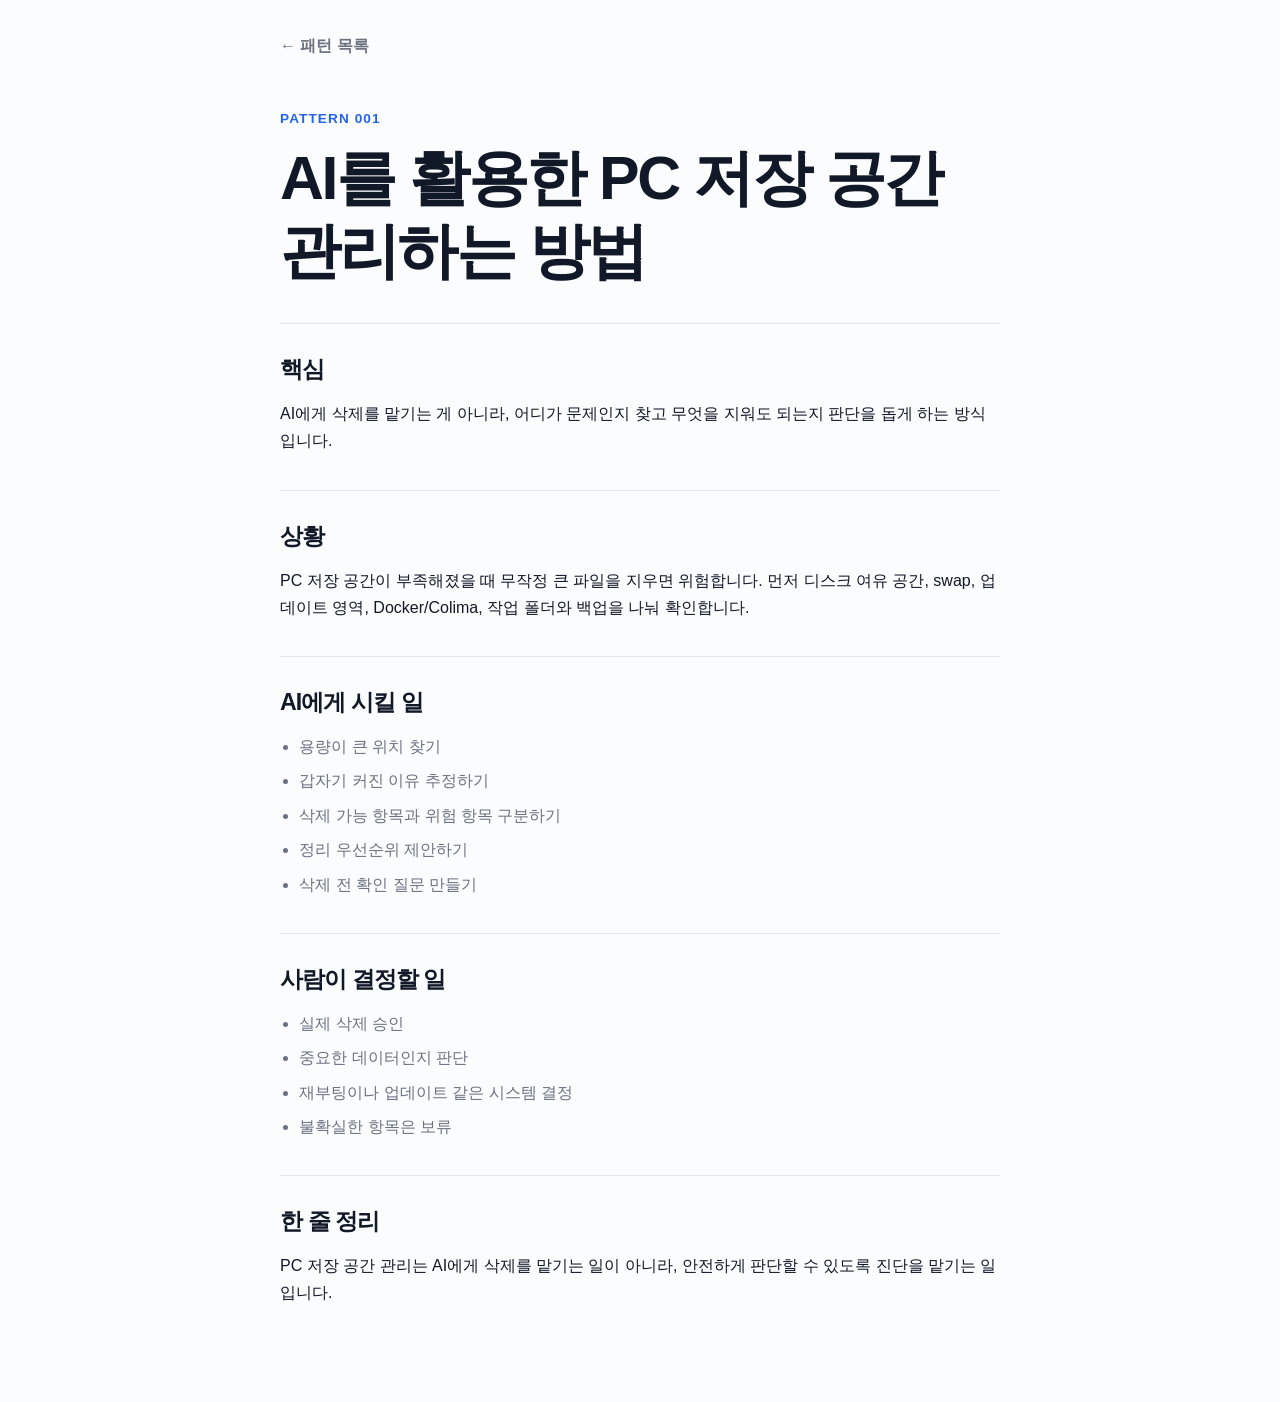
==== patterns/001-storage.html @ 83a4cbee "Simplify landing page pattern list" ====
<!doctype html>
<html lang="ko">
<head>
  <meta charset="utf-8" />
  <meta name="viewport" content="width=device-width, initial-scale=1" />
  <title>AI를 활용한 PC 저장 공간 관리하는 방법 · Daily AI Patterns</title>
  <meta name="description" content="PC 저장 공간 문제를 AI와 함께 진단하고 안전하게 정리하는 패턴." />
  <link rel="stylesheet" href="../styles.css" />
</head>
<body>
  <main class="article-page">
    <nav class="back-nav" aria-label="뒤로가기">
      <a href="../index.html">← 패턴 목록</a>
    </nav>

    <article class="article">
      <p class="eyebrow">Pattern 001</p>
      <h1>AI를 활용한 PC 저장 공간 관리하는 방법</h1>

      <section>
        <h2>핵심</h2>
        <p>
          AI에게 삭제를 맡기는 게 아니라, 어디가 문제인지 찾고
          무엇을 지워도 되는지 판단을 돕게 하는 방식입니다.
        </p>
      </section>

      <section>
        <h2>상황</h2>
        <p>
          PC 저장 공간이 부족해졌을 때 무작정 큰 파일을 지우면 위험합니다.
          먼저 디스크 여유 공간, swap, 업데이트 영역, Docker/Colima,
          작업 폴더와 백업을 나눠 확인합니다.
        </p>
      </section>

      <section>
        <h2>AI에게 시킬 일</h2>
        <ul>
          <li>용량이 큰 위치 찾기</li>
          <li>갑자기 커진 이유 추정하기</li>
          <li>삭제 가능 항목과 위험 항목 구분하기</li>
          <li>정리 우선순위 제안하기</li>
          <li>삭제 전 확인 질문 만들기</li>
        </ul>
      </section>

      <section>
        <h2>사람이 결정할 일</h2>
        <ul>
          <li>실제 삭제 승인</li>
          <li>중요한 데이터인지 판단</li>
          <li>재부팅이나 업데이트 같은 시스템 결정</li>
          <li>불확실한 항목은 보류</li>
        </ul>
      </section>

      <section>
        <h2>한 줄 정리</h2>
        <p>
          PC 저장 공간 관리는 AI에게 삭제를 맡기는 일이 아니라,
          안전하게 판단할 수 있도록 진단을 맡기는 일입니다.
        </p>
      </section>
    </article>
  </main>
</body>
</html>
---- styles.css ----
:root {
  --bg: #fbfcfe;
  --text: #111827;
  --muted: #6b7280;
  --line: #e5e7eb;
  --brand: #2563eb;
}

* { box-sizing: border-box; }

body {
  margin: 0;
  background: var(--bg);
  color: var(--text);
  font-family: -apple-system, BlinkMacSystemFont, "Segoe UI", "Noto Sans KR", sans-serif;
  line-height: 1.7;
}

a { color: inherit; }
a:hover { color: var(--brand); }

main {
  width: min(720px, calc(100% - 2rem));
  margin: 0 auto;
}

.home {
  padding: 5rem 0 4rem;
}

.hero.compact {
  margin-bottom: 3rem;
}

.eyebrow {
  margin: 0 0 0.75rem;
  color: var(--brand);
  font-size: 0.85rem;
  font-weight: 800;
  letter-spacing: 0.08em;
  text-transform: uppercase;
}

h1, h2 {
  letter-spacing: -0.04em;
  line-height: 1.2;
}

h1 {
  margin: 0 0 1rem;
  font-size: clamp(2.6rem, 8vw, 4.8rem);
}

h2 {
  margin: 0 0 1rem;
  font-size: 1.45rem;
}

p { margin: 0 0 1rem; }

.hero-copy {
  max-width: 560px;
  color: var(--muted);
  font-size: 1.05rem;
}

.pattern-list {
  border-top: 1px solid var(--line);
  padding-top: 2rem;
}

.pattern-list ol {
  list-style-position: inside;
  margin: 0;
  padding: 0;
}

.pattern-list li {
  padding: 1rem 0;
  border-bottom: 1px solid var(--line);
  font-size: 1.08rem;
}

.pattern-list a {
  text-decoration: none;
  font-weight: 700;
}

.article-page {
  padding: 2rem 0 5rem;
}

.back-nav {
  margin-bottom: 3rem;
  color: var(--muted);
}

.back-nav a {
  text-decoration: none;
  font-weight: 700;
}

.article h1 {
  font-size: clamp(2.1rem, 6vw, 3.8rem);
}

.article section {
  margin-top: 2.2rem;
  padding-top: 2rem;
  border-top: 1px solid var(--line);
}

.article ul {
  margin: 0;
  padding-left: 1.2rem;
  color: var(--muted);
}

.article li + li {
  margin-top: 0.45rem;
}

footer {
  width: min(720px, calc(100% - 2rem));
  margin: 0 auto;
  padding: 2rem 0 3rem;
  color: var(--muted);
  border-top: 1px solid var(--line);
}

@media (max-width: 640px) {
  .home { padding-top: 3rem; }
}
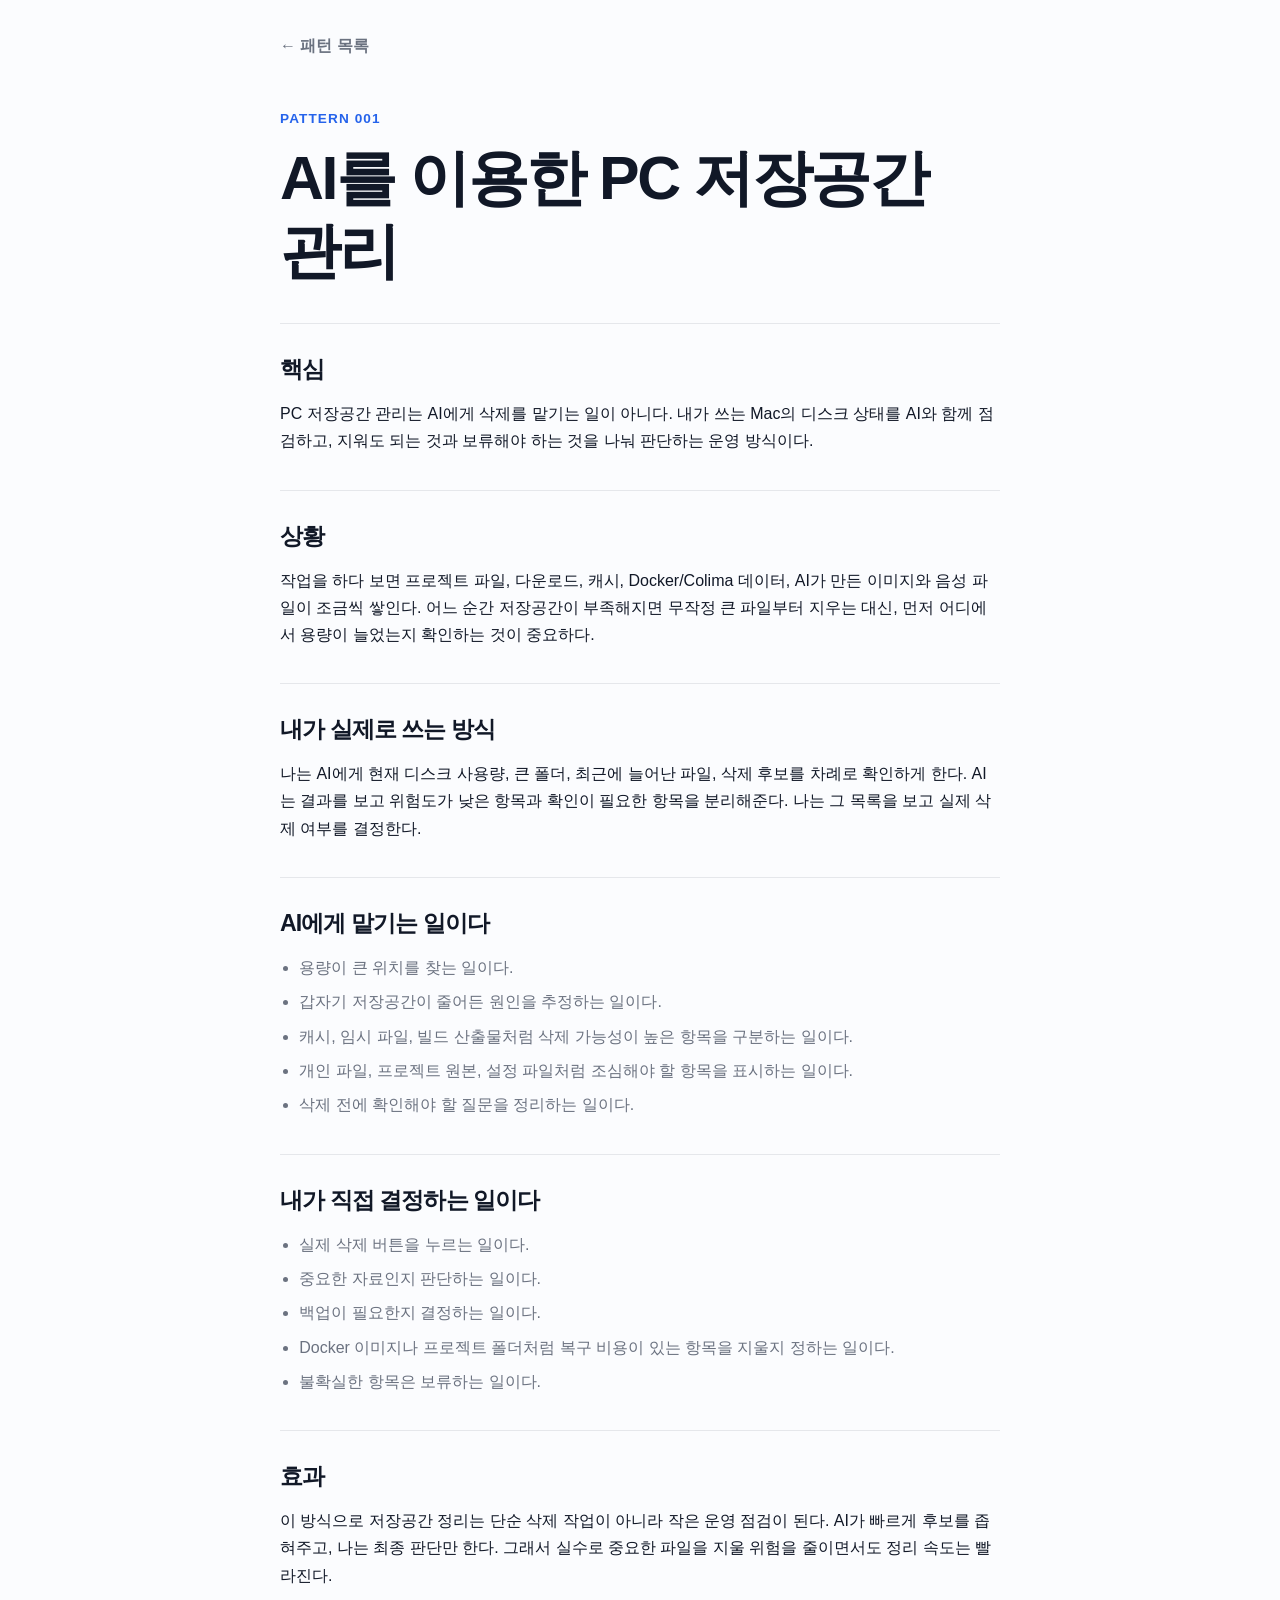
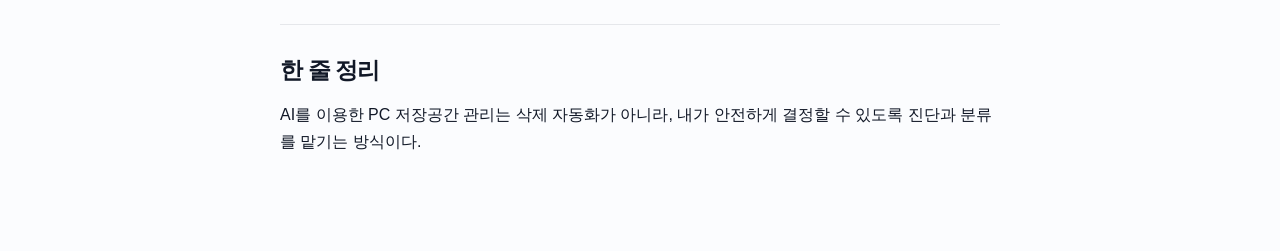
==== commit 72940b10: "Revise pattern 001 storage management copy" ====
--- a/patterns/001-storage.html
+++ b/patterns/001-storage.html
@@ -3,8 +3,8 @@
 <head>
   <meta charset="utf-8" />
   <meta name="viewport" content="width=device-width, initial-scale=1" />
-  <title>AI를 활용한 PC 저장 공간 관리하는 방법 · Daily AI Patterns</title>
-  <meta name="description" content="PC 저장 공간 문제를 AI와 함께 진단하고 안전하게 정리하는 패턴." />
+  <title>AI를 이용한 PC 저장공간 관리 · Daily AI Patterns</title>
+  <meta name="description" content="AI와 함께 PC 저장공간을 진단하고, 삭제 전 확인을 거쳐 안전하게 정리하는 실제 운영 패턴." />
   <link rel="stylesheet" href="../styles.css" />
 </head>
 <body>
@@ -15,51 +15,72 @@
 
     <article class="article">
       <p class="eyebrow">Pattern 001</p>
-      <h1>AI를 활용한 PC 저장 공간 관리하는 방법</h1>
+      <h1>AI를 이용한 PC 저장공간 관리</h1>
 
       <section>
         <h2>핵심</h2>
         <p>
-          AI에게 삭제를 맡기는 게 아니라, 어디가 문제인지 찾고
-          무엇을 지워도 되는지 판단을 돕게 하는 방식입니다.
+          PC 저장공간 관리는 AI에게 삭제를 맡기는 일이 아니다.
+          내가 쓰는 Mac의 디스크 상태를 AI와 함께 점검하고,
+          지워도 되는 것과 보류해야 하는 것을 나눠 판단하는 운영 방식이다.
         </p>
       </section>
 
       <section>
         <h2>상황</h2>
         <p>
-          PC 저장 공간이 부족해졌을 때 무작정 큰 파일을 지우면 위험합니다.
-          먼저 디스크 여유 공간, swap, 업데이트 영역, Docker/Colima,
-          작업 폴더와 백업을 나눠 확인합니다.
+          작업을 하다 보면 프로젝트 파일, 다운로드, 캐시, Docker/Colima 데이터,
+          AI가 만든 이미지와 음성 파일이 조금씩 쌓인다.
+          어느 순간 저장공간이 부족해지면 무작정 큰 파일부터 지우는 대신,
+          먼저 어디에서 용량이 늘었는지 확인하는 것이 중요하다.
         </p>
       </section>
 
       <section>
-        <h2>AI에게 시킬 일</h2>
+        <h2>내가 실제로 쓰는 방식</h2>
+        <p>
+          나는 AI에게 현재 디스크 사용량, 큰 폴더, 최근에 늘어난 파일,
+          삭제 후보를 차례로 확인하게 한다. AI는 결과를 보고 위험도가 낮은 항목과
+          확인이 필요한 항목을 분리해준다. 나는 그 목록을 보고 실제 삭제 여부를 결정한다.
+        </p>
+      </section>
+
+      <section>
+        <h2>AI에게 맡기는 일이다</h2>
         <ul>
-          <li>용량이 큰 위치 찾기</li>
-          <li>갑자기 커진 이유 추정하기</li>
-          <li>삭제 가능 항목과 위험 항목 구분하기</li>
-          <li>정리 우선순위 제안하기</li>
-          <li>삭제 전 확인 질문 만들기</li>
+          <li>용량이 큰 위치를 찾는 일이다.</li>
+          <li>갑자기 저장공간이 줄어든 원인을 추정하는 일이다.</li>
+          <li>캐시, 임시 파일, 빌드 산출물처럼 삭제 가능성이 높은 항목을 구분하는 일이다.</li>
+          <li>개인 파일, 프로젝트 원본, 설정 파일처럼 조심해야 할 항목을 표시하는 일이다.</li>
+          <li>삭제 전에 확인해야 할 질문을 정리하는 일이다.</li>
         </ul>
       </section>
 
       <section>
-        <h2>사람이 결정할 일</h2>
+        <h2>내가 직접 결정하는 일이다</h2>
         <ul>
-          <li>실제 삭제 승인</li>
-          <li>중요한 데이터인지 판단</li>
-          <li>재부팅이나 업데이트 같은 시스템 결정</li>
-          <li>불확실한 항목은 보류</li>
+          <li>실제 삭제 버튼을 누르는 일이다.</li>
+          <li>중요한 자료인지 판단하는 일이다.</li>
+          <li>백업이 필요한지 결정하는 일이다.</li>
+          <li>Docker 이미지나 프로젝트 폴더처럼 복구 비용이 있는 항목을 지울지 정하는 일이다.</li>
+          <li>불확실한 항목은 보류하는 일이다.</li>
         </ul>
+      </section>
+
+      <section>
+        <h2>효과</h2>
+        <p>
+          이 방식으로 저장공간 정리는 단순 삭제 작업이 아니라 작은 운영 점검이 된다.
+          AI가 빠르게 후보를 좁혀주고, 나는 최종 판단만 한다.
+          그래서 실수로 중요한 파일을 지울 위험을 줄이면서도 정리 속도는 빨라진다.
+        </p>
       </section>
 
       <section>
         <h2>한 줄 정리</h2>
         <p>
-          PC 저장 공간 관리는 AI에게 삭제를 맡기는 일이 아니라,
-          안전하게 판단할 수 있도록 진단을 맡기는 일입니다.
+          AI를 이용한 PC 저장공간 관리는 삭제 자동화가 아니라,
+          내가 안전하게 결정할 수 있도록 진단과 분류를 맡기는 방식이다.
         </p>
       </section>
     </article>
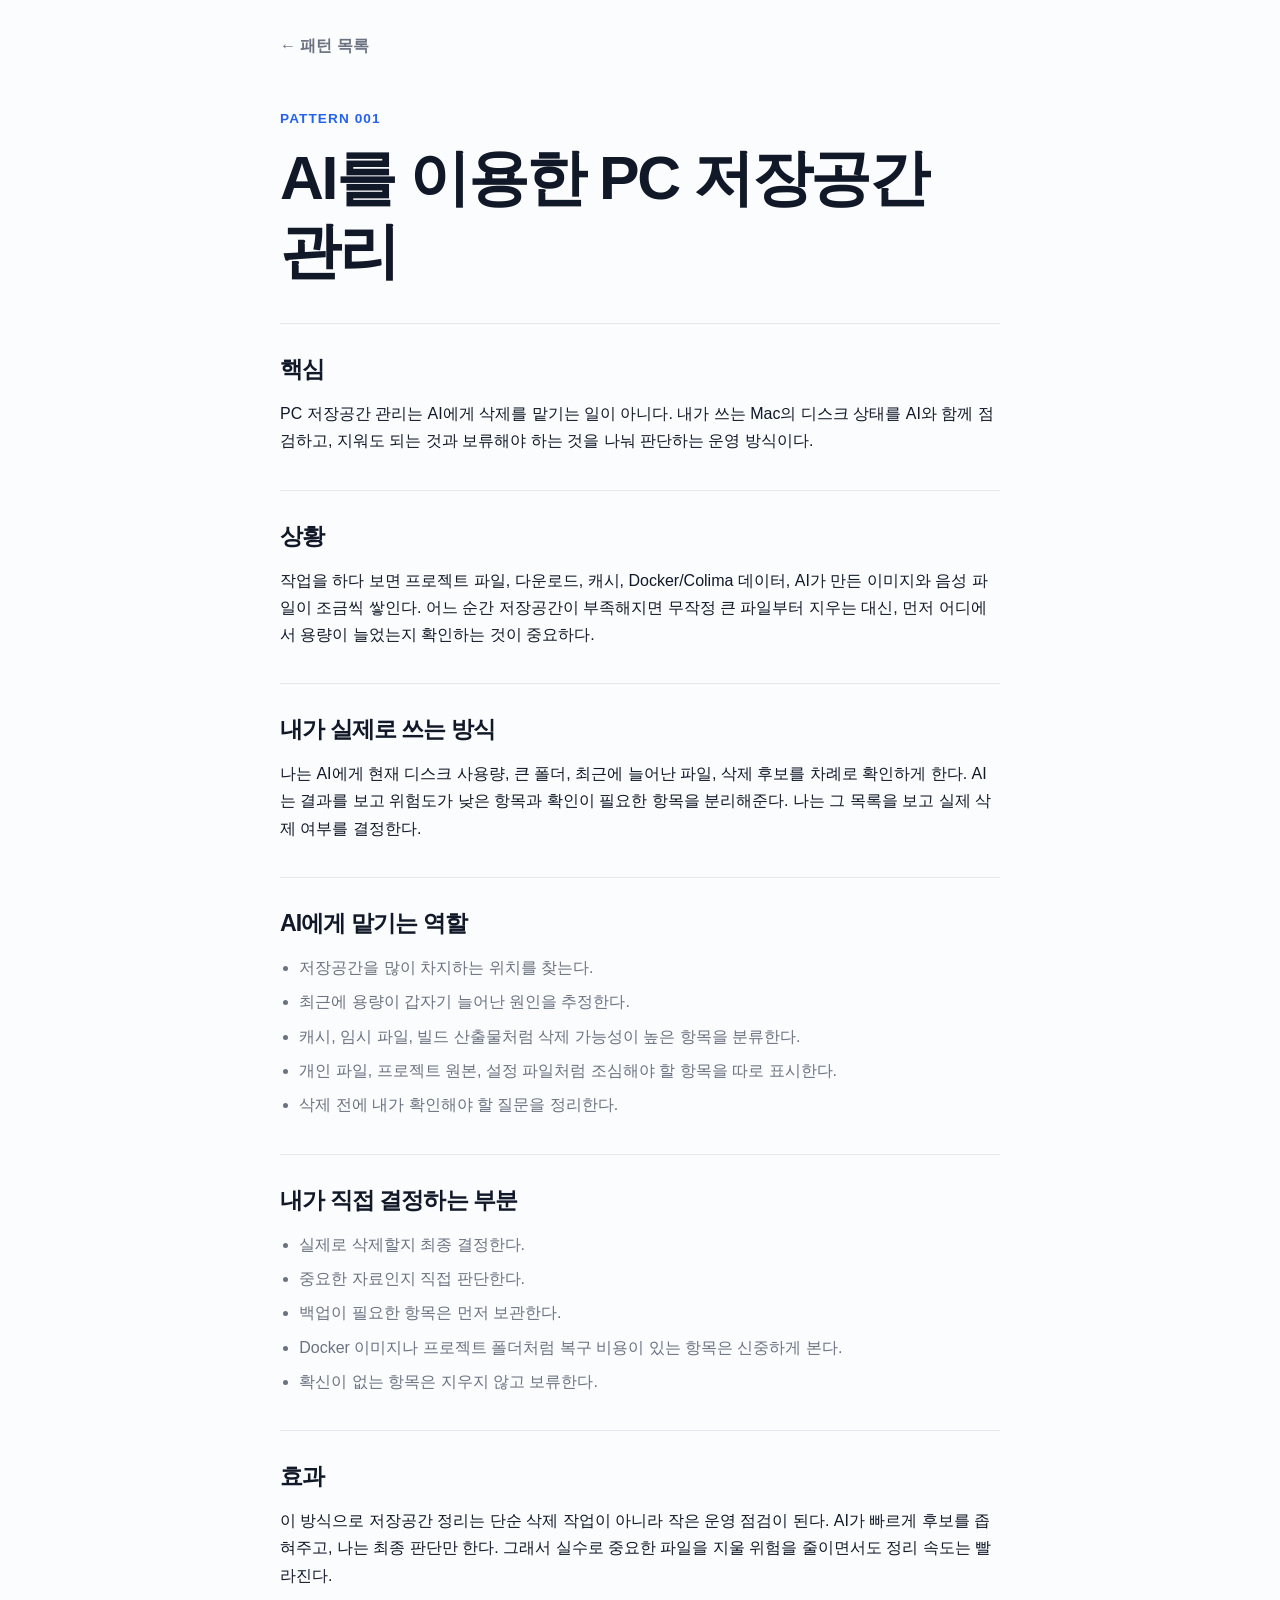
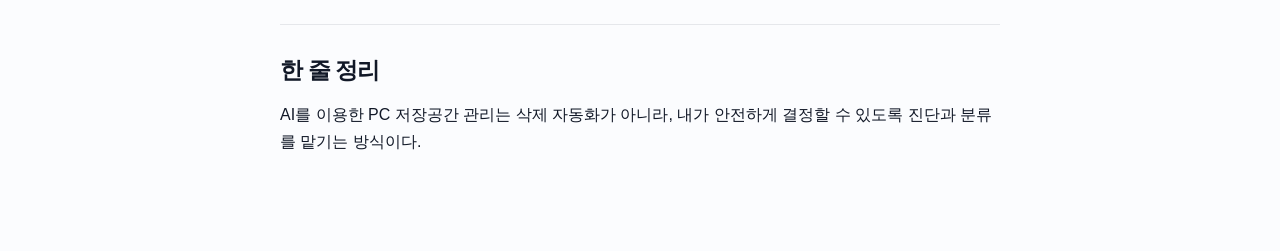
==== commit 2d2f3a80: "Polish pattern 001 wording" ====
--- a/patterns/001-storage.html
+++ b/patterns/001-storage.html
@@ -46,24 +46,24 @@
       </section>
 
       <section>
-        <h2>AI에게 맡기는 일이다</h2>
+        <h2>AI에게 맡기는 역할</h2>
         <ul>
-          <li>용량이 큰 위치를 찾는 일이다.</li>
-          <li>갑자기 저장공간이 줄어든 원인을 추정하는 일이다.</li>
-          <li>캐시, 임시 파일, 빌드 산출물처럼 삭제 가능성이 높은 항목을 구분하는 일이다.</li>
-          <li>개인 파일, 프로젝트 원본, 설정 파일처럼 조심해야 할 항목을 표시하는 일이다.</li>
-          <li>삭제 전에 확인해야 할 질문을 정리하는 일이다.</li>
+          <li>저장공간을 많이 차지하는 위치를 찾는다.</li>
+          <li>최근에 용량이 갑자기 늘어난 원인을 추정한다.</li>
+          <li>캐시, 임시 파일, 빌드 산출물처럼 삭제 가능성이 높은 항목을 분류한다.</li>
+          <li>개인 파일, 프로젝트 원본, 설정 파일처럼 조심해야 할 항목을 따로 표시한다.</li>
+          <li>삭제 전에 내가 확인해야 할 질문을 정리한다.</li>
         </ul>
       </section>
 
       <section>
-        <h2>내가 직접 결정하는 일이다</h2>
+        <h2>내가 직접 결정하는 부분</h2>
         <ul>
-          <li>실제 삭제 버튼을 누르는 일이다.</li>
-          <li>중요한 자료인지 판단하는 일이다.</li>
-          <li>백업이 필요한지 결정하는 일이다.</li>
-          <li>Docker 이미지나 프로젝트 폴더처럼 복구 비용이 있는 항목을 지울지 정하는 일이다.</li>
-          <li>불확실한 항목은 보류하는 일이다.</li>
+          <li>실제로 삭제할지 최종 결정한다.</li>
+          <li>중요한 자료인지 직접 판단한다.</li>
+          <li>백업이 필요한 항목은 먼저 보관한다.</li>
+          <li>Docker 이미지나 프로젝트 폴더처럼 복구 비용이 있는 항목은 신중하게 본다.</li>
+          <li>확신이 없는 항목은 지우지 않고 보류한다.</li>
         </ul>
       </section>
 
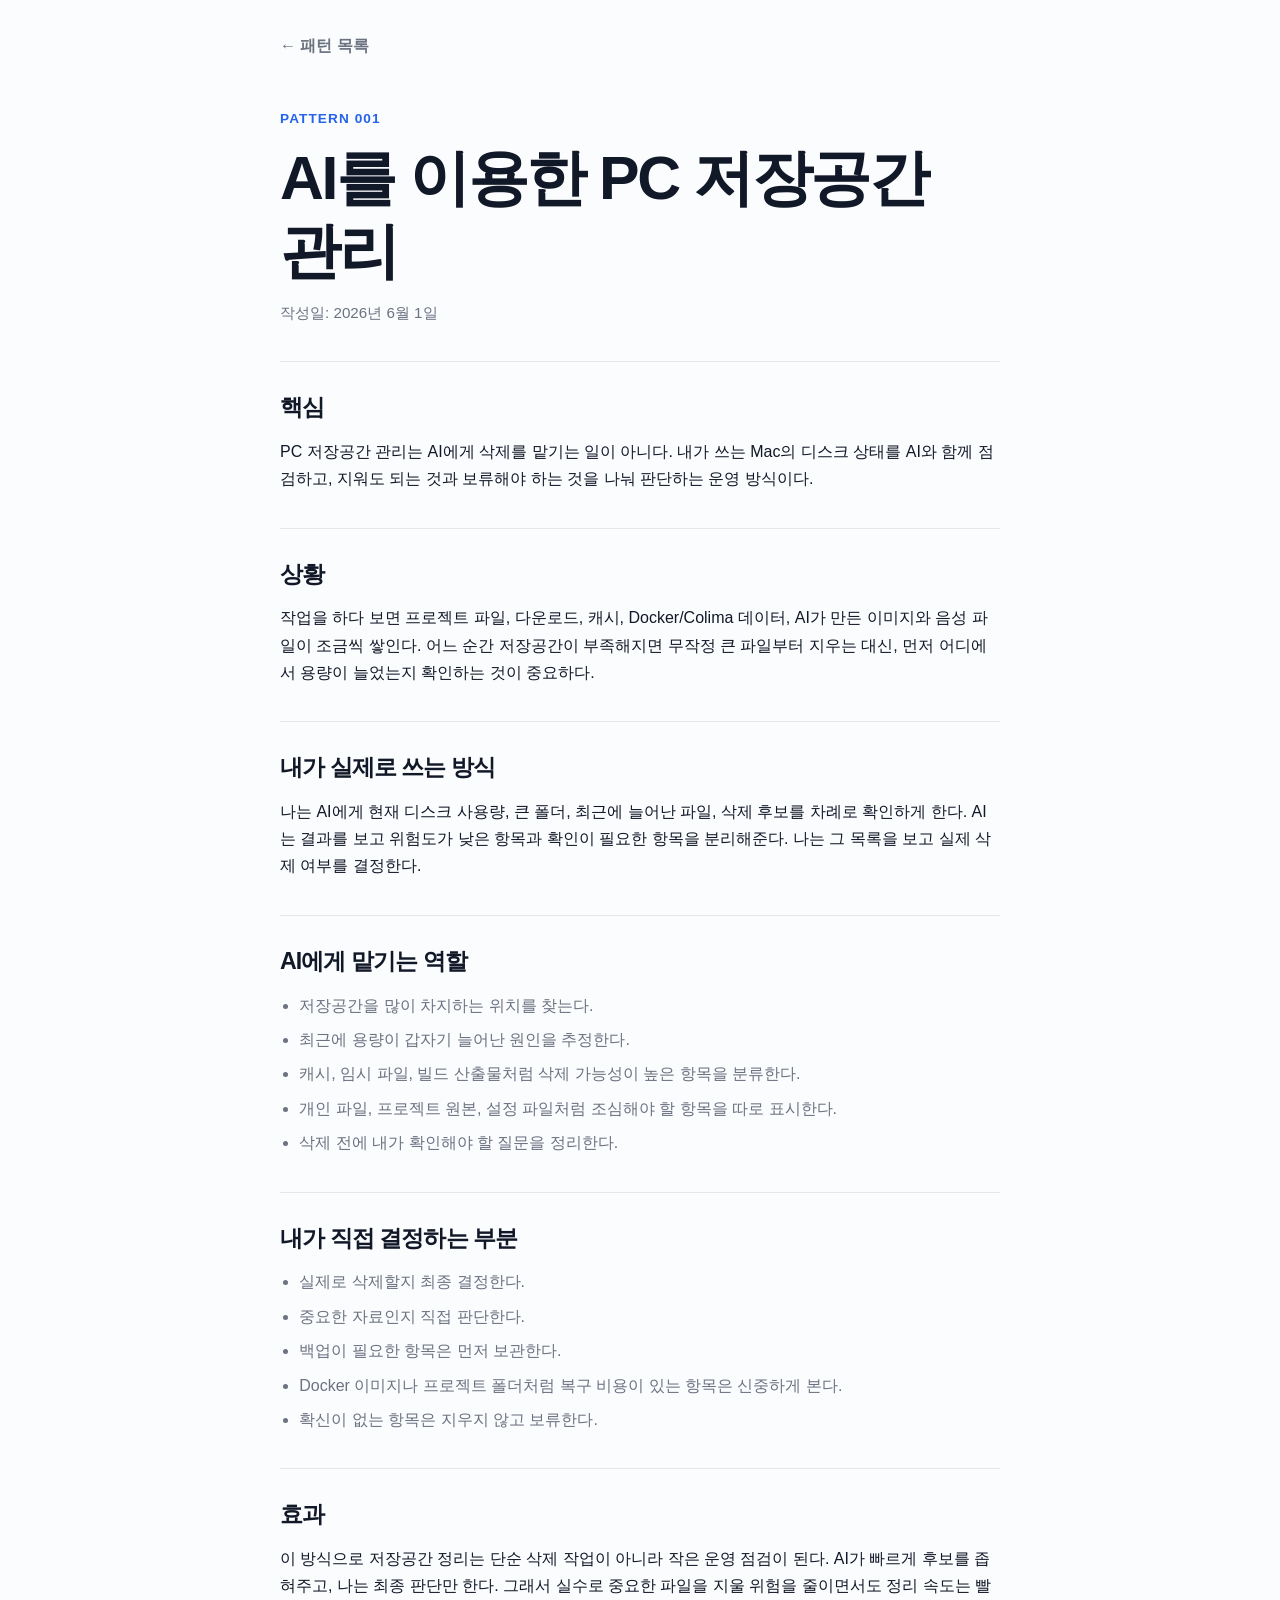
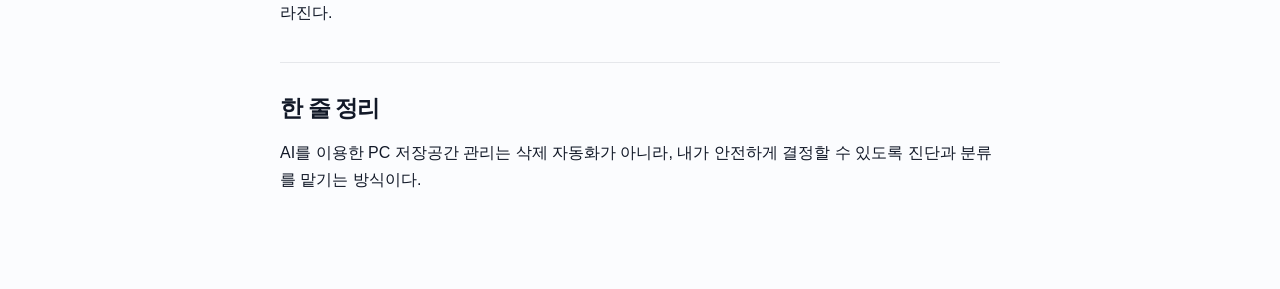
==== commit 00e464f2: "Add publication date to pattern 001" ====
--- a/patterns/001-storage.html
+++ b/patterns/001-storage.html
@@ -16,6 +16,7 @@
     <article class="article">
       <p class="eyebrow">Pattern 001</p>
       <h1>AI를 이용한 PC 저장공간 관리</h1>
+      <p class="article-date"><time datetime="2026-06-01">작성일: 2026년 6월 1일</time></p>
 
       <section>
         <h2>핵심</h2>
--- a/styles.css
+++ b/styles.css
@@ -104,6 +104,12 @@
   font-size: clamp(2.1rem, 6vw, 3.8rem);
 }
 
+.article-date {
+  margin-top: -0.25rem;
+  color: var(--muted);
+  font-size: 0.95rem;
+}
+
 .article section {
   margin-top: 2.2rem;
   padding-top: 2rem;
